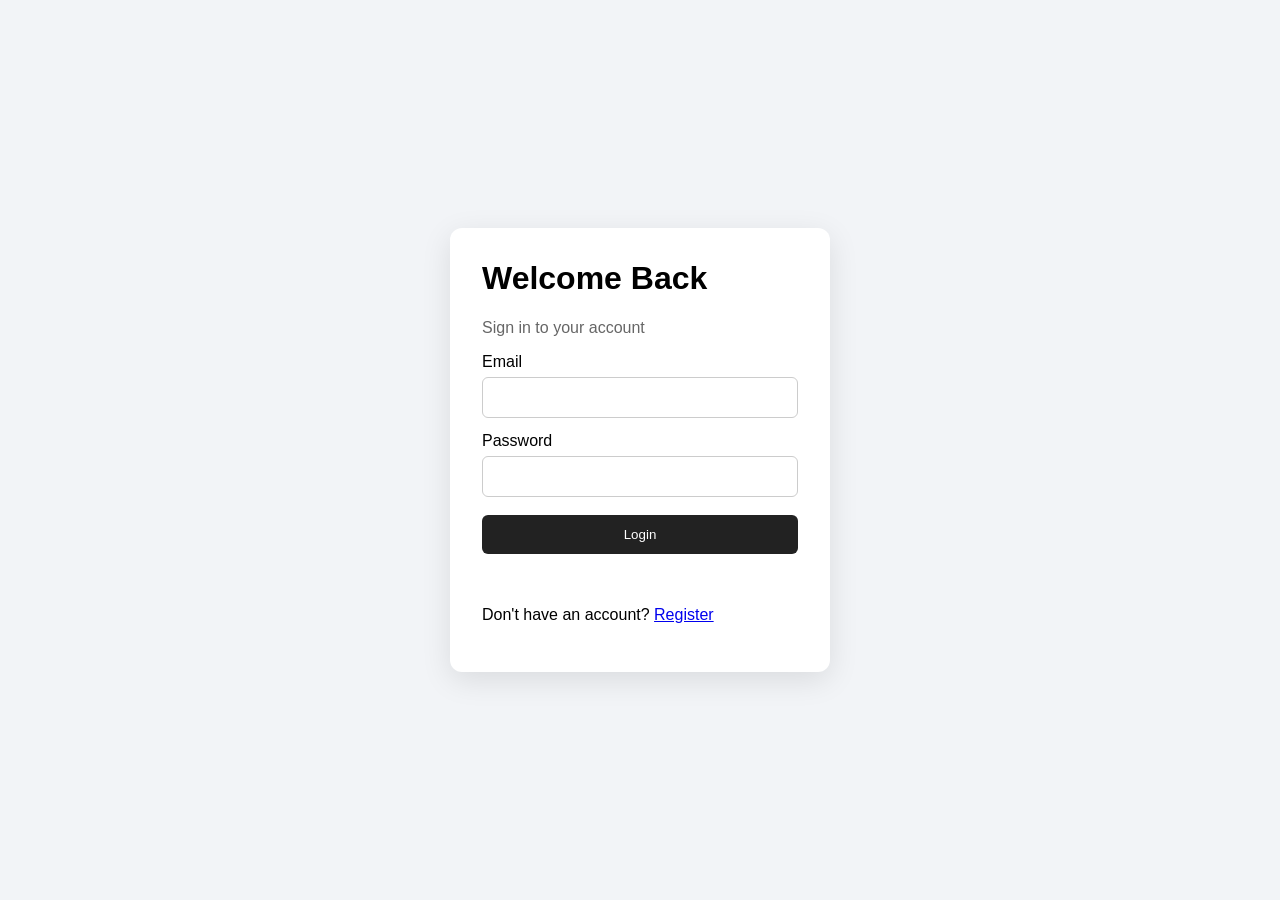
==== frontend/index.html @ 5ea3430c "Push" ====
<!DOCTYPE html>
<html lang="en">
<head>
    <meta charset="UTF-8">
    <meta name="viewport" content="width=device-width, initial-scale=1.0">
    <title>Simple Login</title>
    <link rel="stylesheet" href="style.css">
</head>

<body>

    <main class="card">

        <h1>Welcome Back</h1>
        <p class="subtitle">Sign in to your account</p>

        <!-- Login Form -->
        <form id="loginForm">

            <label>Email</label>
            <input
                type="email"
                id="email"
                required
            >

            <label>Password</label>
            <input
                type="password"
                id="password"
                required
            >

            <button type="submit">Login</button>

            <p id="message"></p>

        </form>

        <p>
            Don't have an account?
            <a href="#" id="showRegister">Register</a>
        </p>

        <!-- Register Form -->
        <form id="registerForm" class="hidden">

            <h2>Create Account</h2>

            <label>Name</label>
            <input
                type="text"
                id="name"
                required
            >

            <label>Email</label>
            <input
                type="email"
                id="regEmail"
                required
            >

            <label>Password</label>
            <input
                type="password"
                id="regPassword"
                required
            >

            <button type="submit">Register</button>

            <p id="registerMessage"></p>

        </form>

    </main>

    <script src="app.js"></script>

</body>
</html>
---- frontend/style.css ----
* {
    box-sizing: border-box;
    font-family: Arial, sans-serif;
}

body {
    margin: 0;
    min-height: 100vh;
    display: flex;
    justify-content: center;
    align-items: center;
    background: #f2f4f7;
}

.card {
    width: 380px;
    max-width: 90%;
    padding: 32px;
    background: white;
    border-radius: 12px;
    box-shadow: 0 8px 30px rgba(0, 0, 0, 0.10);
}

h1,
h2 {
    margin-top: 0;
}

.subtitle {
    color: #666;
}

label {
    display: block;
    margin: 14px 0 6px;
}

input {
    width: 100%;
    padding: 12px;
    border: 1px solid #ccc;
    border-radius: 6px;
}

button {
    width: 100%;
    margin-top: 18px;
    padding: 12px;
    border: 0;
    border-radius: 6px;
    background: #222;
    color: white;
    cursor: pointer;
}

button:hover {
    opacity: 0.9;
}

.hidden {
    display: none;
}

#message,
#registerMessage {
    min-height: 20px;
}
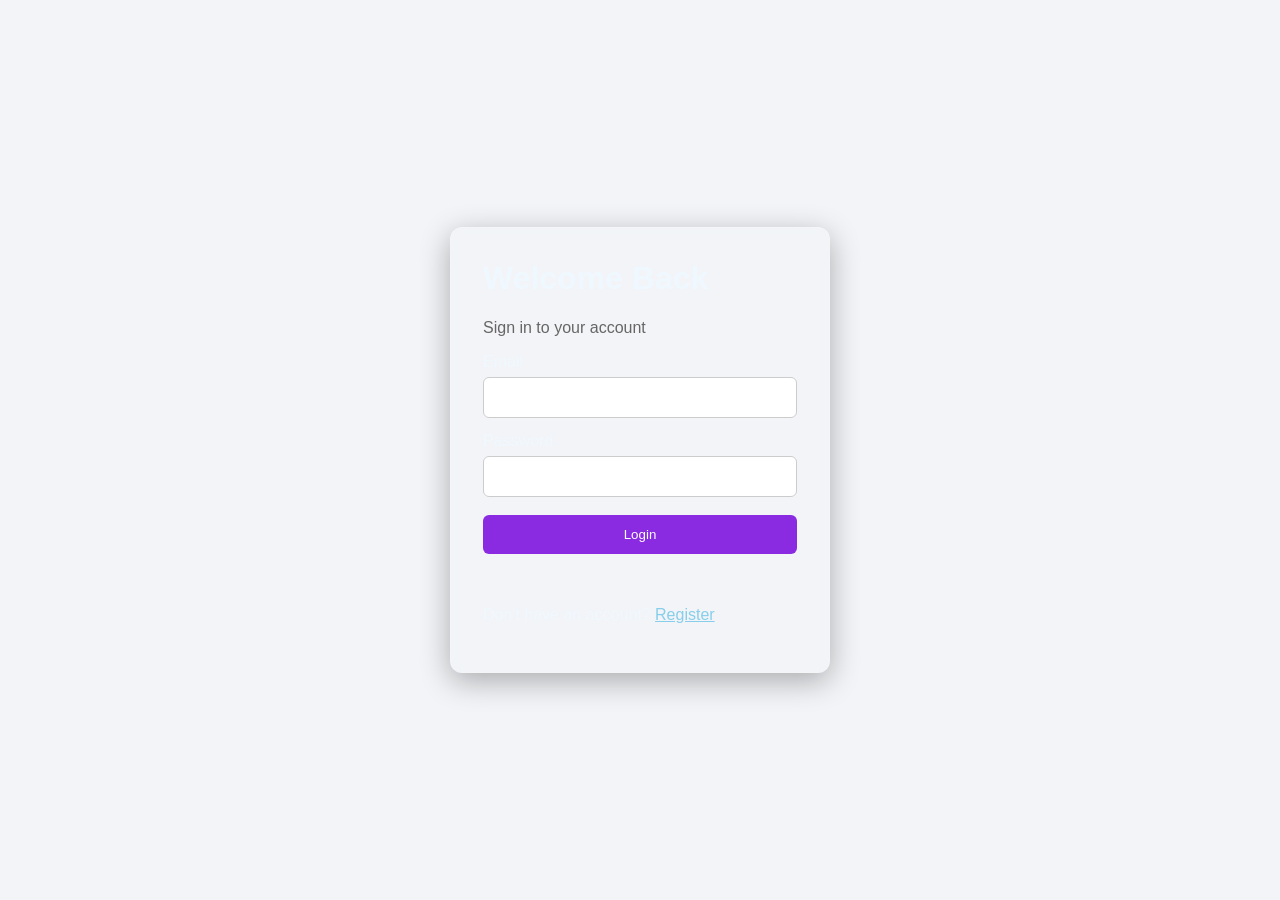
==== commit d7212980: "updated" ====
--- a/frontend/index.html
+++ b/frontend/index.html
@@ -8,6 +8,10 @@
 </head>
 
 <body>
+
+    <video autoplay loop muted playsinline class="back-video">
+        <source src="your-video.mp4" type="video/mp4">
+    </video>
 
     <main class="card">
 
@@ -39,40 +43,8 @@
 
         <p>
             Don't have an account?
-            <a href="#" id="showRegister">Register</a>
+            <a href="register.html" class="reg">Register</a>
         </p>
-
-        <!-- Register Form -->
-        <form id="registerForm" class="hidden">
-
-            <h2>Create Account</h2>
-
-            <label>Name</label>
-            <input
-                type="text"
-                id="name"
-                required
-            >
-
-            <label>Email</label>
-            <input
-                type="email"
-                id="regEmail"
-                required
-            >
-
-            <label>Password</label>
-            <input
-                type="password"
-                id="regPassword"
-                required
-            >
-
-            <button type="submit">Register</button>
-
-            <p id="registerMessage"></p>
-
-        </form>
 
     </main>
 
--- a/frontend/style.css
+++ b/frontend/style.css
@@ -10,15 +10,38 @@
     justify-content: center;
     align-items: center;
     background: #f2f4f7;
+    color: aliceblue;
+}
+
+.reg{
+    color: skyblue;
+}
+
+.log{
+    color: skyblue;
+}
+
+.back-video {
+    position: fixed;
+    right: 0;
+    bottom: 0;
+    min-width: 100%;
+    min-height: 100%;
+    width: auto;
+    height: auto;
+    z-index: -1; 
+    object-fit: cover; 
 }
 
 .card {
     width: 380px;
     max-width: 90%;
     padding: 32px;
-    background: white;
+    backdrop-filter: blur(5px);        
+    -webkit-backdrop-filter: blur(5px); 
+    border: 1px solid rgba(255, 255, 255, 0.1); 
     border-radius: 12px;
-    box-shadow: 0 8px 30px rgba(0, 0, 0, 0.10);
+    box-shadow: 0 8px 30px rgba(0, 0, 0, 0.3);
 }
 
 h1,
@@ -48,7 +71,7 @@
     padding: 12px;
     border: 0;
     border-radius: 6px;
-    background: #222;
+    background-color: blueviolet;
     color: white;
     cursor: pointer;
 }
